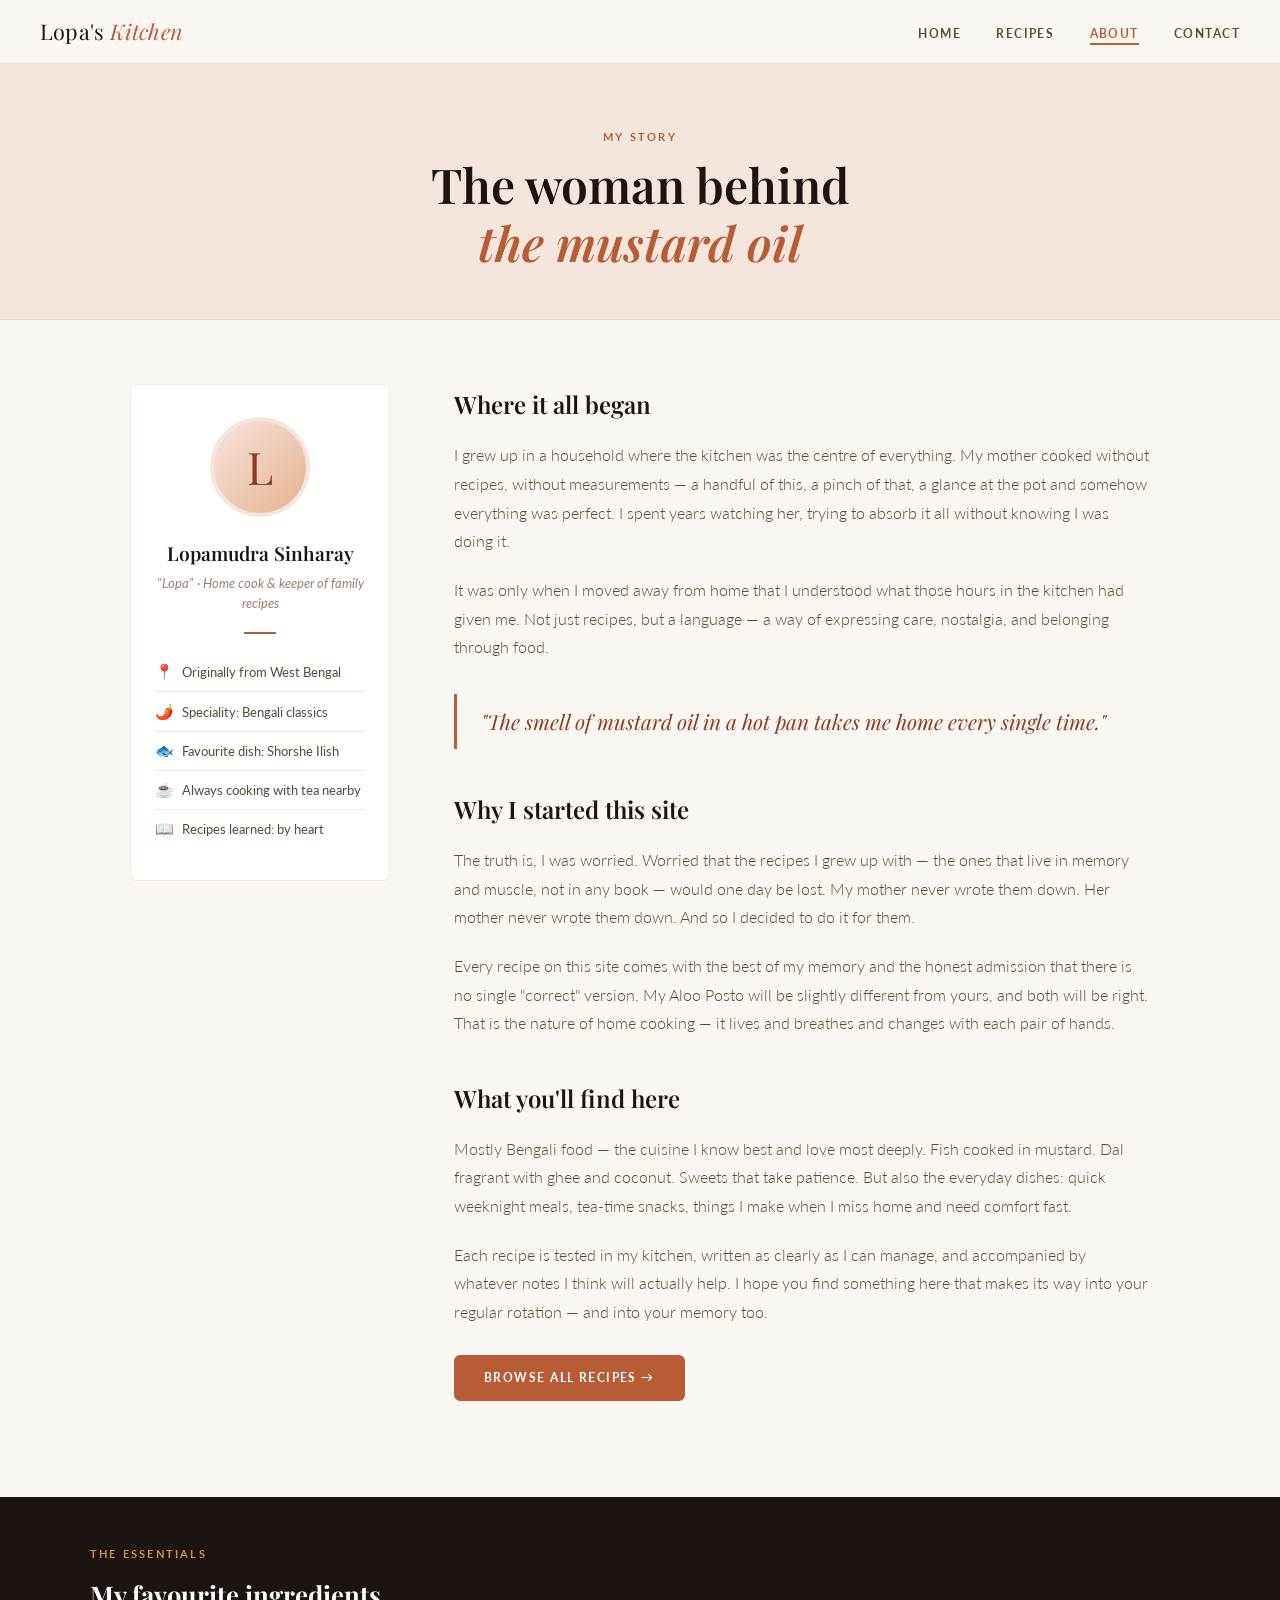
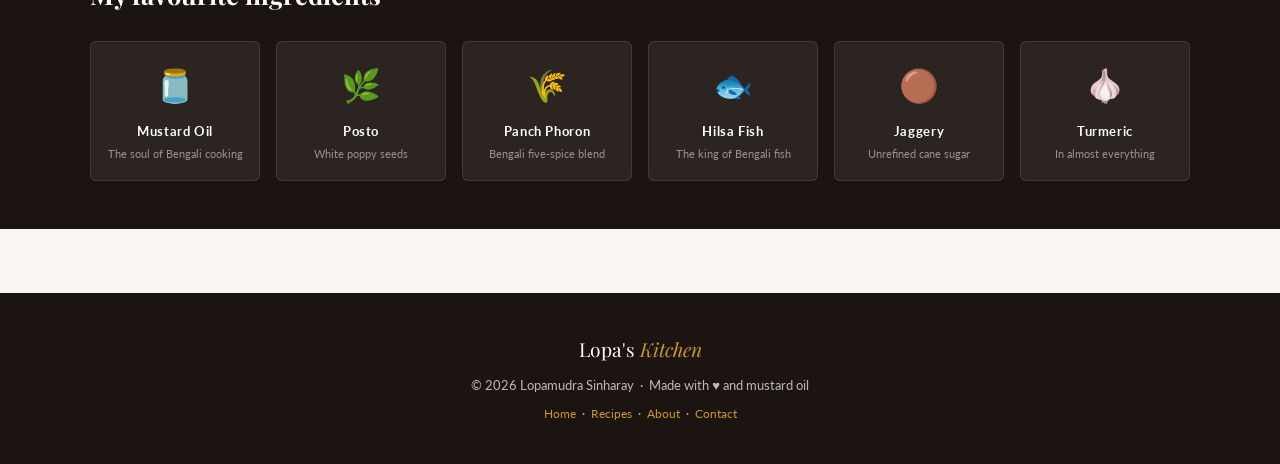
==== about.html @ 1cf20801 "Add files via upload" ====
<!DOCTYPE html>
<html lang="en">
<head>
  <meta charset="UTF-8" />
  <meta name="viewport" content="width=device-width, initial-scale=1.0" />
  <title>About — Lopa's Kitchen</title>
  <meta name="description" content="The story behind Lopa's Kitchen — Lopamudra Sinharay's love of Bengali cooking and memory." />
  <link rel="stylesheet" href="style.css" />
  <style>
    .page-hero {
      background: var(--spice-light);
      border-bottom: 1px solid var(--border);
      padding: 4rem 2.5rem 3rem;
      text-align: center;
    }

    .page-hero h1 {
      font-family: var(--serif);
      font-size: clamp(2rem, 4vw, 3rem);
      font-weight: 600;
      line-height: 1.2;
    }

    .page-hero h1 em { font-style: italic; color: var(--spice); }

    /* ── Two-column layout ── */
    .about-grid {
      display: grid;
      grid-template-columns: 260px 1fr;
      gap: 4rem;
      align-items: start;
    }

    /* ── Profile card ── */
    .profile-card {
      background: #fff;
      border: 1px solid var(--border);
      border-radius: var(--radius);
      padding: 2rem 1.5rem;
      text-align: center;
      position: sticky;
      top: 84px;
    }

    .profile-avatar {
      width: 100px;
      height: 100px;
      border-radius: 50%;
      background: linear-gradient(135deg, var(--spice-light), #E8B090);
      border: 4px solid var(--spice-light);
      display: flex;
      align-items: center;
      justify-content: center;
      font-family: var(--serif);
      font-size: 2.8rem;
      color: var(--spice-dark);
      margin: 0 auto 1.2rem;
    }

    .profile-name {
      font-family: var(--serif);
      font-size: 1.2rem;
      font-weight: 600;
      margin-bottom: 0.3rem;
    }

    .profile-tagline {
      font-size: 13px;
      color: var(--ink-light);
      font-style: italic;
      margin-bottom: 1.2rem;
      line-height: 1.5;
    }

    .profile-divider {
      width: 32px;
      height: 1.5px;
      background: var(--spice);
      margin: 0 auto 1.2rem;
    }

    .profile-facts {
      list-style: none;
      text-align: left;
    }

    .profile-facts li {
      font-size: 13px;
      color: var(--ink-mid);
      padding: 0.4rem 0;
      border-bottom: 1px solid var(--border);
      display: flex;
      align-items: baseline;
      gap: 0.5rem;
    }

    .profile-facts li:last-child { border-bottom: none; }
    .profile-facts .fact-icon { font-size: 15px; flex-shrink: 0; }

    /* ── Story text ── */
    .story h2 {
      font-family: var(--serif);
      font-size: 1.5rem;
      font-weight: 600;
      margin-bottom: 1rem;
      margin-top: 2.5rem;
    }

    .story h2:first-child { margin-top: 0; }

    .story p {
      font-size: 15.5px;
      font-weight: 300;
      color: var(--ink-mid);
      line-height: 1.85;
      margin-bottom: 1.25rem;
    }

    .story .pull-quote {
      font-family: var(--serif);
      font-size: 1.3rem;
      font-style: italic;
      color: var(--spice-dark);
      border-left: 3px solid var(--spice);
      padding: 0.75rem 0 0.75rem 1.5rem;
      margin: 2rem 0;
      line-height: 1.5;
    }

    /* ── Favourite ingredients ── */
    .ingredients-strip {
      background: var(--ink);
      padding: 3rem 2.5rem;
      margin: 2rem 0 0;
    }

    .ingredients-inner {
      max-width: 1100px;
      margin: 0 auto;
    }

    .ingredients-strip .section-eyebrow { color: var(--gold); }

    .ingredients-strip h2 {
      font-family: var(--serif);
      font-size: 1.6rem;
      color: #fff;
      margin-bottom: 1.5rem;
    }

    .ing-grid {
      display: grid;
      grid-template-columns: repeat(auto-fill, minmax(160px, 1fr));
      gap: 1rem;
    }

    .ing-card {
      background: rgba(255,255,255,0.07);
      border: 1px solid rgba(255,255,255,0.1);
      border-radius: var(--radius);
      padding: 1rem;
      text-align: center;
    }

    .ing-card .ing-emoji { font-size: 2rem; margin-bottom: 0.5rem; }
    .ing-card .ing-name { font-size: 13px; font-weight: 700; color: #fff; letter-spacing: 0.05em; }
    .ing-card .ing-note { font-size: 11px; color: rgba(255,255,255,0.5); margin-top: 3px; }

    @media (max-width: 768px) {
      .about-grid { grid-template-columns: 1fr; gap: 2rem; }
      .profile-card { position: static; }
      .page-hero { padding: 2.5rem 1.2rem; }
      .ingredients-strip { padding: 2rem 1.2rem; }
    }
  </style>
</head>
<body>

  <nav class="nav">
    <a href="index.html" class="nav-logo">Lopa's <span>Kitchen</span></a>
    <ul class="nav-links">
      <li><a href="index.html">Home</a></li>
      <li><a href="recipes.html">Recipes</a></li>
      <li><a href="about.html" class="active">About</a></li>
      <li><a href="contact.html">Contact</a></li>
    </ul>
  </nav>

  <div class="page-hero fade-up">
    <p class="section-eyebrow">My story</p>
    <h1>The woman behind<br><em>the mustard oil</em></h1>
  </div>

  <div class="section">
    <div class="about-grid">

      <!-- Profile Card -->
      <aside class="profile-card fade-up fade-up-1">
        <div class="profile-avatar">L</div>
        <p class="profile-name">Lopamudra Sinharay</p>
        <p class="profile-tagline">"Lopa" · Home cook &amp; keeper of family recipes</p>
        <div class="profile-divider"></div>
        <ul class="profile-facts">
          <li><span class="fact-icon">📍</span> Originally from West Bengal</li>
          <li><span class="fact-icon">🌶️</span> Speciality: Bengali classics</li>
          <li><span class="fact-icon">🐟</span> Favourite dish: Shorshe Ilish</li>
          <li><span class="fact-icon">☕</span> Always cooking with tea nearby</li>
          <li><span class="fact-icon">📖</span> Recipes learned: by heart</li>
        </ul>
      </aside>

      <!-- Story -->
      <div class="story fade-up fade-up-2">
        <h2>Where it all began</h2>
        <p>I grew up in a household where the kitchen was the centre of everything. My mother cooked without recipes, without measurements — a handful of this, a pinch of that, a glance at the pot and somehow everything was perfect. I spent years watching her, trying to absorb it all without knowing I was doing it.</p>
        <p>It was only when I moved away from home that I understood what those hours in the kitchen had given me. Not just recipes, but a language — a way of expressing care, nostalgia, and belonging through food.</p>

        <div class="pull-quote">"The smell of mustard oil in a hot pan takes me home every single time."</div>

        <h2>Why I started this site</h2>
        <p>The truth is, I was worried. Worried that the recipes I grew up with — the ones that live in memory and muscle, not in any book — would one day be lost. My mother never wrote them down. Her mother never wrote them down. And so I decided to do it for them.</p>
        <p>Every recipe on this site comes with the best of my memory and the honest admission that there is no single "correct" version. My Aloo Posto will be slightly different from yours, and both will be right. That is the nature of home cooking — it lives and breathes and changes with each pair of hands.</p>

        <h2>What you'll find here</h2>
        <p>Mostly Bengali food — the cuisine I know best and love most deeply. Fish cooked in mustard. Dal fragrant with ghee and coconut. Sweets that take patience. But also the everyday dishes: quick weeknight meals, tea-time snacks, things I make when I miss home and need comfort fast.</p>
        <p>Each recipe is tested in my kitchen, written as clearly as I can manage, and accompanied by whatever notes I think will actually help. I hope you find something here that makes its way into your regular rotation — and into your memory too.</p>

        <a href="recipes.html" class="btn btn-primary" style="margin-top: 0.5rem;">Browse all recipes →</a>
      </div>

    </div>
  </div>

  <!-- Favourite Ingredients -->
  <div class="ingredients-strip">
    <div class="ingredients-inner">
      <p class="section-eyebrow">The essentials</p>
      <h2>My favourite ingredients</h2>
      <div class="ing-grid">
        <div class="ing-card">
          <div class="ing-emoji">🫙</div>
          <div class="ing-name">Mustard Oil</div>
          <div class="ing-note">The soul of Bengali cooking</div>
        </div>
        <div class="ing-card">
          <div class="ing-emoji">🌿</div>
          <div class="ing-name">Posto</div>
          <div class="ing-note">White poppy seeds</div>
        </div>
        <div class="ing-card">
          <div class="ing-emoji">🌾</div>
          <div class="ing-name">Panch Phoron</div>
          <div class="ing-note">Bengali five-spice blend</div>
        </div>
        <div class="ing-card">
          <div class="ing-emoji">🐟</div>
          <div class="ing-name">Hilsa Fish</div>
          <div class="ing-note">The king of Bengali fish</div>
        </div>
        <div class="ing-card">
          <div class="ing-emoji">🟤</div>
          <div class="ing-name">Jaggery</div>
          <div class="ing-note">Unrefined cane sugar</div>
        </div>
        <div class="ing-card">
          <div class="ing-emoji">🧄</div>
          <div class="ing-name">Turmeric</div>
          <div class="ing-note">In almost everything</div>
        </div>
      </div>
    </div>
  </div>

  <footer>
    <p class="footer-logo">Lopa's <span>Kitchen</span></p>
    <p>© 2026 Lopamudra Sinharay &nbsp;·&nbsp; Made with ♥ and mustard oil</p>
    <p style="margin-top:0.5rem; font-size:12px;">
      <a href="index.html">Home</a> &nbsp;·&nbsp;
      <a href="recipes.html">Recipes</a> &nbsp;·&nbsp;
      <a href="about.html">About</a> &nbsp;·&nbsp;
      <a href="contact.html">Contact</a>
    </p>
  </footer>

</body>
</html>
---- style.css ----
@import url('https://fonts.googleapis.com/css2?family=Playfair+Display:ital,wght@0,400;0,600;0,700;1,400;1,600&family=Lato:wght@300;400;700&display=swap');

/* ── Reset & Base ── */
*, *::before, *::after { box-sizing: border-box; margin: 0; padding: 0; }

:root {
  --cream:      #FAF7F2;
  --cream-dark: #F2ECE2;
  --spice:      #B85C38;
  --spice-dark: #8C3D1F;
  --spice-light:#F5E6DD;
  --ink:        #1C1410;
  --ink-mid:    #5A4A3A;
  --ink-light:  #9A8070;
  --gold:       #C9963A;
  --border:     rgba(184, 92, 56, 0.15);
  --serif:      'Playfair Display', Georgia, serif;
  --sans:       'Lato', sans-serif;
  --radius:     6px;
  --shadow:     0 2px 18px rgba(28,20,16,0.08);
  --transition: 0.25s ease;
}

html { scroll-behavior: smooth; }

body {
  background: var(--cream);
  color: var(--ink);
  font-family: var(--sans);
  font-weight: 400;
  line-height: 1.7;
  font-size: 16px;
  min-height: 100vh;
}

a { color: inherit; text-decoration: none; }
img { display: block; max-width: 100%; }

/* ── Navigation ── */
.nav {
  position: sticky;
  top: 0;
  z-index: 100;
  background: rgba(250, 247, 242, 0.96);
  backdrop-filter: blur(8px);
  border-bottom: 1px solid var(--border);
  display: flex;
  align-items: center;
  justify-content: space-between;
  padding: 0 2.5rem;
  height: 64px;
}

.nav-logo {
  font-family: var(--serif);
  font-size: 1.35rem;
  color: var(--ink);
  letter-spacing: 0.01em;
}

.nav-logo span {
  color: var(--spice);
  font-style: italic;
}

.nav-links {
  display: flex;
  gap: 2.2rem;
  list-style: none;
}

.nav-links a {
  font-size: 12px;
  font-weight: 700;
  letter-spacing: 0.12em;
  text-transform: uppercase;
  color: var(--ink-mid);
  transition: color var(--transition);
  position: relative;
  padding-bottom: 2px;
}

.nav-links a::after {
  content: '';
  position: absolute;
  bottom: -2px;
  left: 0;
  width: 0;
  height: 1.5px;
  background: var(--spice);
  transition: width var(--transition);
}

.nav-links a:hover,
.nav-links a.active { color: var(--spice); }
.nav-links a:hover::after,
.nav-links a.active::after { width: 100%; }

/* ── Buttons ── */
.btn {
  display: inline-block;
  padding: 11px 28px;
  font-family: var(--sans);
  font-size: 12px;
  font-weight: 700;
  letter-spacing: 0.12em;
  text-transform: uppercase;
  cursor: pointer;
  border-radius: var(--radius);
  transition: all var(--transition);
}

.btn-primary {
  background: var(--spice);
  color: #fff;
  border: 2px solid var(--spice);
}
.btn-primary:hover {
  background: var(--spice-dark);
  border-color: var(--spice-dark);
  transform: translateY(-1px);
  box-shadow: 0 4px 14px rgba(184,92,56,0.3);
}

.btn-outline {
  background: transparent;
  color: var(--spice);
  border: 1.5px solid var(--spice);
}
.btn-outline:hover {
  background: var(--spice-light);
  transform: translateY(-1px);
}

/* ── Section Utility ── */
.section { padding: 4rem 2.5rem; max-width: 1100px; margin: 0 auto; }
.section-sm { padding: 2.5rem 2.5rem; max-width: 1100px; margin: 0 auto; }

.section-eyebrow {
  font-size: 11px;
  font-weight: 700;
  letter-spacing: 0.2em;
  text-transform: uppercase;
  color: var(--spice);
  margin-bottom: 0.6rem;
}

.section-title {
  font-family: var(--serif);
  font-size: 2rem;
  font-weight: 600;
  line-height: 1.2;
  margin-bottom: 1rem;
}

.section-divider {
  width: 48px;
  height: 2px;
  background: var(--spice);
  margin: 1rem 0 1.5rem;
}

/* ── Recipe Cards ── */
.recipe-grid {
  display: grid;
  grid-template-columns: repeat(auto-fill, minmax(260px, 1fr));
  gap: 1.5rem;
}

.recipe-card {
  background: #fff;
  border: 1px solid var(--border);
  border-radius: var(--radius);
  overflow: hidden;
  transition: transform var(--transition), box-shadow var(--transition);
  cursor: pointer;
}

.recipe-card:hover {
  transform: translateY(-4px);
  box-shadow: var(--shadow);
}

.recipe-card-thumb {
  height: 160px;
  display: flex;
  align-items: center;
  justify-content: center;
  font-size: 52px;
  position: relative;
}

.recipe-card-body { padding: 1rem 1.2rem 1.2rem; }

.recipe-tag {
  display: inline-block;
  font-size: 10px;
  font-weight: 700;
  letter-spacing: 0.14em;
  text-transform: uppercase;
  color: var(--spice);
  background: var(--spice-light);
  padding: 3px 8px;
  border-radius: 2px;
  margin-bottom: 0.5rem;
}

.recipe-name {
  font-family: var(--serif);
  font-size: 1.15rem;
  font-weight: 600;
  margin-bottom: 0.35rem;
  line-height: 1.3;
}

.recipe-desc {
  font-size: 13px;
  color: var(--ink-mid);
  line-height: 1.6;
  margin-bottom: 0.75rem;
}

.recipe-meta {
  display: flex;
  gap: 1rem;
  font-size: 12px;
  color: var(--ink-light);
  border-top: 1px solid var(--border);
  padding-top: 0.65rem;
  margin-top: 0.5rem;
}

/* ── Footer ── */
footer {
  background: var(--ink);
  color: rgba(255,255,255,0.7);
  text-align: center;
  padding: 2.5rem;
  margin-top: 4rem;
}

footer .footer-logo {
  font-family: var(--serif);
  font-size: 1.2rem;
  color: #fff;
  margin-bottom: 0.5rem;
}

footer .footer-logo span { color: var(--gold); font-style: italic; }

footer p { font-size: 13px; }

footer a { color: var(--gold); }
footer a:hover { text-decoration: underline; }

/* ── Fade-in Animation ── */
@keyframes fadeUp {
  from { opacity: 0; transform: translateY(20px); }
  to   { opacity: 1; transform: translateY(0); }
}

.fade-up {
  animation: fadeUp 0.6s ease both;
}

.fade-up-1 { animation-delay: 0.1s; }
.fade-up-2 { animation-delay: 0.2s; }
.fade-up-3 { animation-delay: 0.3s; }
.fade-up-4 { animation-delay: 0.4s; }

/* ── Responsive ── */
@media (max-width: 768px) {
  .nav { padding: 0 1.2rem; }
  .nav-links { gap: 1.2rem; }
  .section { padding: 2.5rem 1.2rem; }
  .section-sm { padding: 1.5rem 1.2rem; }
  .section-title { font-size: 1.6rem; }
}

@media (max-width: 480px) {
  .nav-links { display: none; }
}
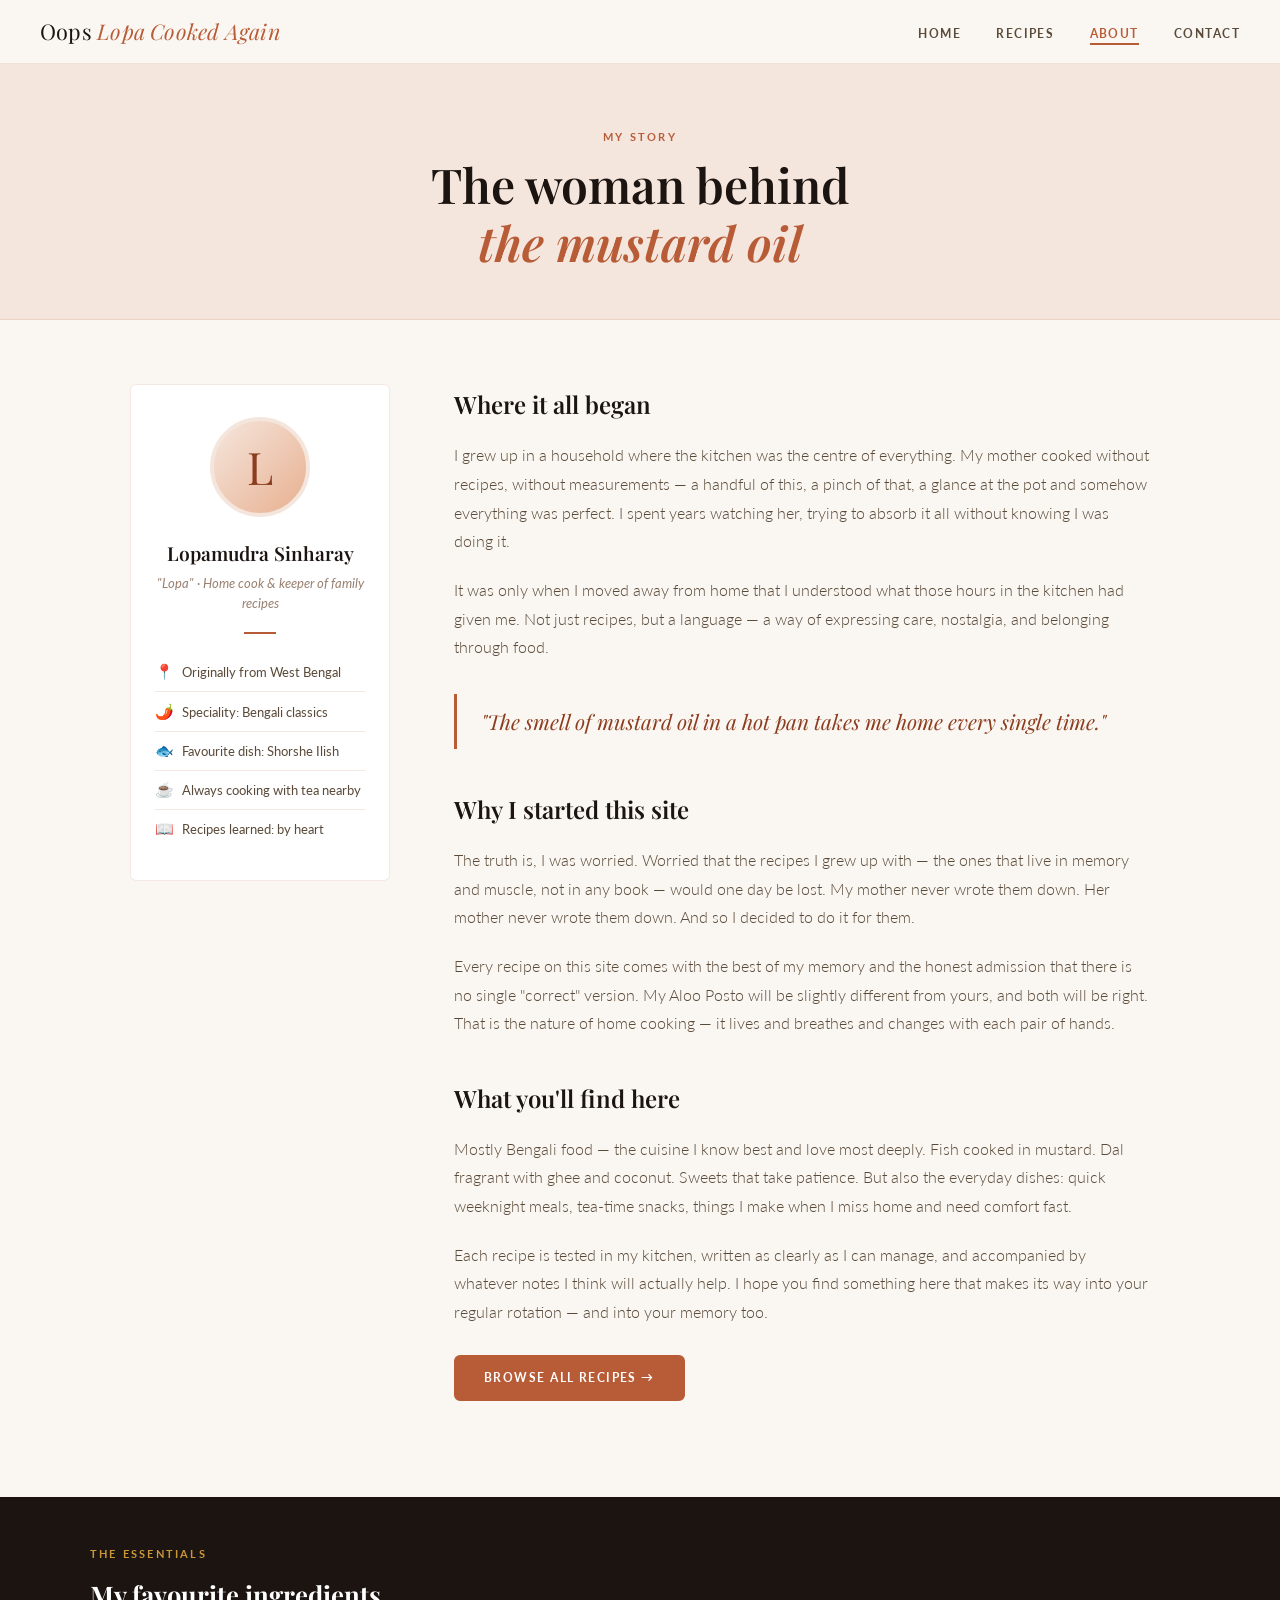
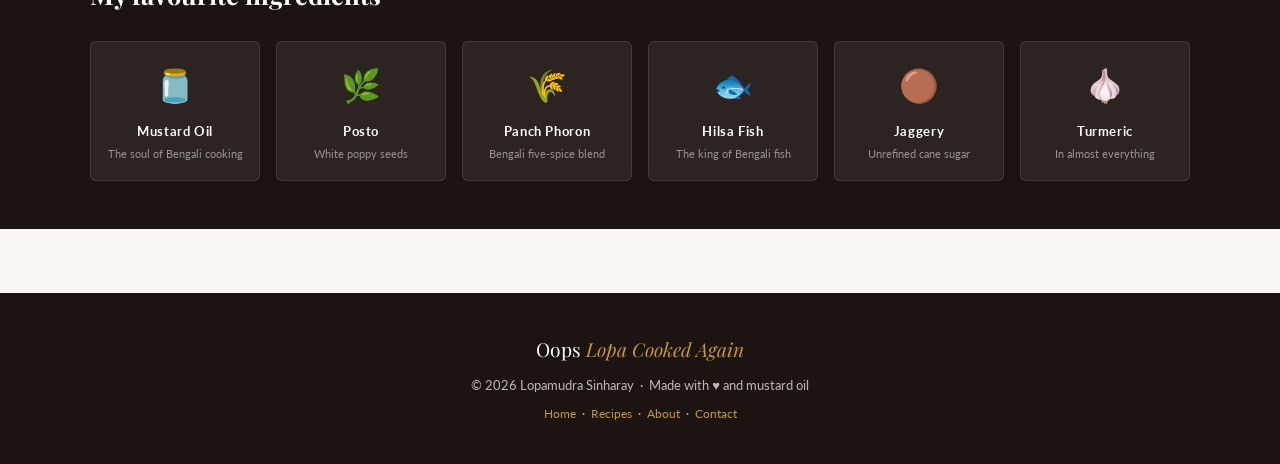
==== commit f776b701: "Update about.html" ====
--- a/about.html
+++ b/about.html
@@ -3,8 +3,8 @@
 <head>
   <meta charset="UTF-8" />
   <meta name="viewport" content="width=device-width, initial-scale=1.0" />
-  <title>About — Lopa's Kitchen</title>
-  <meta name="description" content="The story behind Lopa's Kitchen — Lopamudra Sinharay's love of Bengali cooking and memory." />
+  <title>About — Oops Lopa Cooked Again</title>
+  <meta name="description" content="The story behind Oops Lopa Cooked Again — Lopamudra Sinharay's love of Bengali cooking and memory." />
   <link rel="stylesheet" href="style.css" />
   <style>
     .page-hero {
@@ -177,7 +177,7 @@
 <body>
 
   <nav class="nav">
-    <a href="index.html" class="nav-logo">Lopa's <span>Kitchen</span></a>
+    <a href="index.html" class="nav-logo">Oops <span>Lopa</span> <span>Cooked</span> <span>Again</span></a>
     <ul class="nav-links">
       <li><a href="index.html">Home</a></li>
       <li><a href="recipes.html">Recipes</a></li>
@@ -272,7 +272,7 @@
   </div>
 
   <footer>
-    <p class="footer-logo">Lopa's <span>Kitchen</span></p>
+    <p class="footer-logo">Oops <span>Lopa</span> <span>Cooked</span> <span>Again</span></p>
     <p>© 2026 Lopamudra Sinharay &nbsp;·&nbsp; Made with ♥ and mustard oil</p>
     <p style="margin-top:0.5rem; font-size:12px;">
       <a href="index.html">Home</a> &nbsp;·&nbsp;
